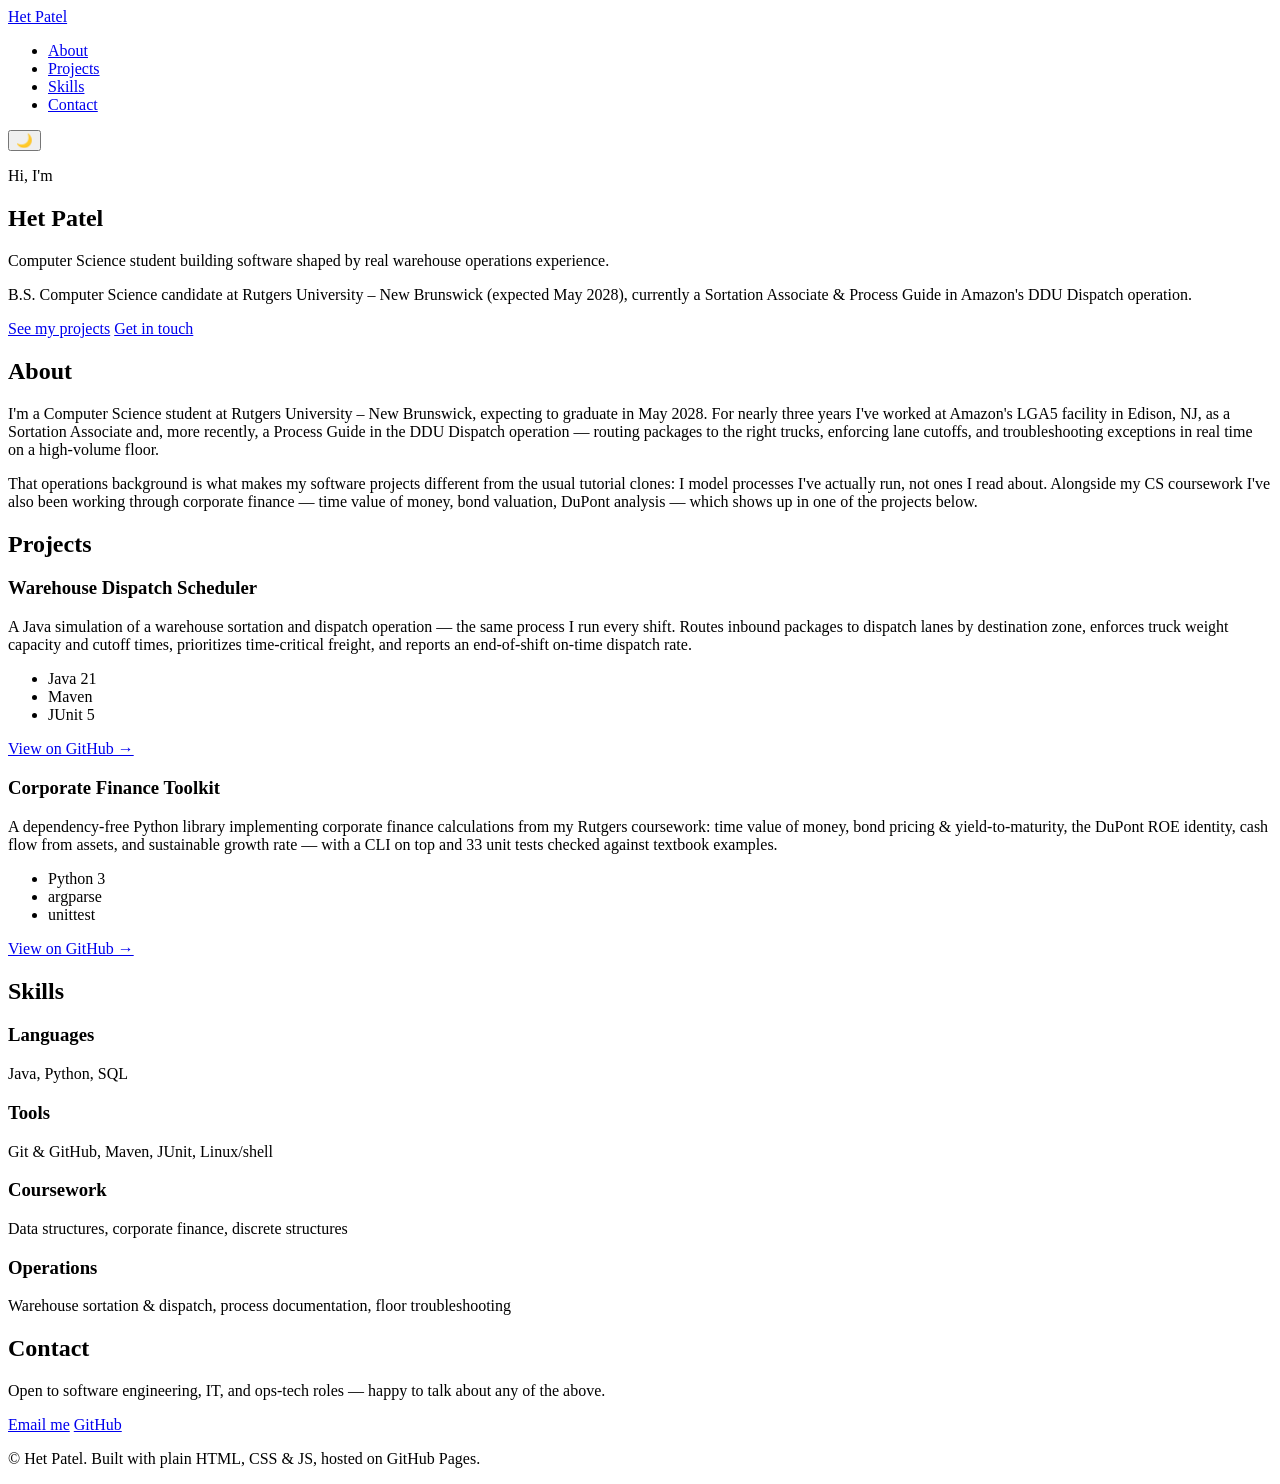
==== index.html @ 5744fa75 "Create index.html" ====
<!DOCTYPE html>
<html lang="en">
<head>
<meta charset="UTF-8">
<meta name="viewport" content="width=device-width, initial-scale=1.0">
<title>Het Patel — Portfolio</title>
<meta name="description" content="Het Patel — Computer Science student at Rutgers University, building software informed by three years of warehouse operations experience at Amazon.">
<link rel="stylesheet" href="assets/style.css">
</head>
<body>

<header class="site-header">
  <nav class="nav container">
    <a class="nav-brand" href="#top">Het Patel</a>
    <ul class="nav-links">
      <li><a href="#about">About</a></li>
      <li><a href="#projects">Projects</a></li>
      <li><a href="#skills">Skills</a></li>
      <li><a href="#contact">Contact</a></li>
    </ul>
    <button class="theme-toggle" id="theme-toggle" aria-label="Toggle dark mode">🌙</button>
  </nav>
</header>

<main id="top">

  <section class="hero container">
    <p class="hero-eyebrow">Hi, I'm</p>
    <h1>Het Patel</h1>
    <p class="hero-tagline">Computer Science student building software shaped by real warehouse operations experience.</p>
    <p class="hero-sub">
      B.S. Computer Science candidate at Rutgers University – New Brunswick (expected May 2028),
      currently a Sortation Associate &amp; Process Guide in Amazon's DDU Dispatch operation.
    </p>
    <div class="hero-actions">
      <a class="btn btn-primary" href="#projects">See my projects</a>
      <a class="btn btn-secondary" href="#contact">Get in touch</a>
    </div>
  </section>

  <section id="about" class="section container">
    <h2 class="section-title">About</h2>
    <div class="about-grid">
      <p>
        I'm a Computer Science student at Rutgers University – New Brunswick, expecting to graduate in
        May 2028. For nearly three years I've worked at Amazon's LGA5 facility in Edison, NJ, as a
        Sortation Associate and, more recently, a Process Guide in the DDU Dispatch operation — routing
        packages to the right trucks, enforcing lane cutoffs, and troubleshooting exceptions in real time
        on a high-volume floor.
      </p>
      <p>
        That operations background is what makes my software projects different from the usual tutorial
        clones: I model processes I've actually run, not ones I read about. Alongside my CS coursework
        I've also been working through corporate finance — time value of money, bond valuation, DuPont
        analysis — which shows up in one of the projects below.
      </p>
    </div>
  </section>

  <section id="projects" class="section container">
    <h2 class="section-title">Projects</h2>
    <div class="project-grid">

      <article class="project-card">
        <h3>Warehouse Dispatch Scheduler</h3>
        <p>
          A Java simulation of a warehouse sortation and dispatch operation — the same process I run
          every shift. Routes inbound packages to dispatch lanes by destination zone, enforces truck
          weight capacity and cutoff times, prioritizes time-critical freight, and reports an
          end-of-shift on-time dispatch rate.
        </p>
        <ul class="project-tags">
          <li>Java 21</li>
          <li>Maven</li>
          <li>JUnit 5</li>
        </ul>
        <div class="project-links">
          <a href="https://github.com/hetttpatelll03-spec/warehouse-dispatch-scheduler">View on GitHub →</a>
        </div>
      </article>

      <article class="project-card">
        <h3>Corporate Finance Toolkit</h3>
        <p>
          A dependency-free Python library implementing corporate finance calculations from my Rutgers
          coursework: time value of money, bond pricing &amp; yield-to-maturity, the DuPont ROE
          identity, cash flow from assets, and sustainable growth rate — with a CLI on top and 33
          unit tests checked against textbook examples.
        </p>
        <ul class="project-tags">
          <li>Python 3</li>
          <li>argparse</li>
          <li>unittest</li>
        </ul>
        <div class="project-links">
          <a href="https://github.com/hetttpatelll03-spec/corporate-finance-toolkit">View on GitHub →</a>
        </div>
      </article>

    </div>
  </section>

  <section id="skills" class="section container">
    <h2 class="section-title">Skills</h2>
    <div class="skills-grid">
      <div class="skill-group">
        <h3>Languages</h3>
        <p>Java, Python, SQL</p>
      </div>
      <div class="skill-group">
        <h3>Tools</h3>
        <p>Git &amp; GitHub, Maven, JUnit, Linux/shell</p>
      </div>
      <div class="skill-group">
        <h3>Coursework</h3>
        <p>Data structures, corporate finance, discrete structures</p>
      </div>
      <div class="skill-group">
        <h3>Operations</h3>
        <p>Warehouse sortation &amp; dispatch, process documentation, floor troubleshooting</p>
      </div>
    </div>
  </section>

  <section id="contact" class="section container">
    <h2 class="section-title">Contact</h2>
    <p class="contact-intro">Open to software engineering, IT, and ops-tech roles — happy to talk about any of the above.</p>
    <div class="contact-links">
      <a class="btn btn-primary" href="mailto:hetttpatelll03@gmail.com">Email me</a>
      <a class="btn btn-secondary" href="https://github.com/hetttpatelll03-spec">GitHub</a>
    </div>
  </section>

</main>

<footer class="site-footer">
  <p class="container">&copy; <span id="year"></span> Het Patel. Built with plain HTML, CSS &amp; JS, hosted on GitHub Pages.</p>
</footer>

<script src="assets/main.js"></script>
</body>
</html>
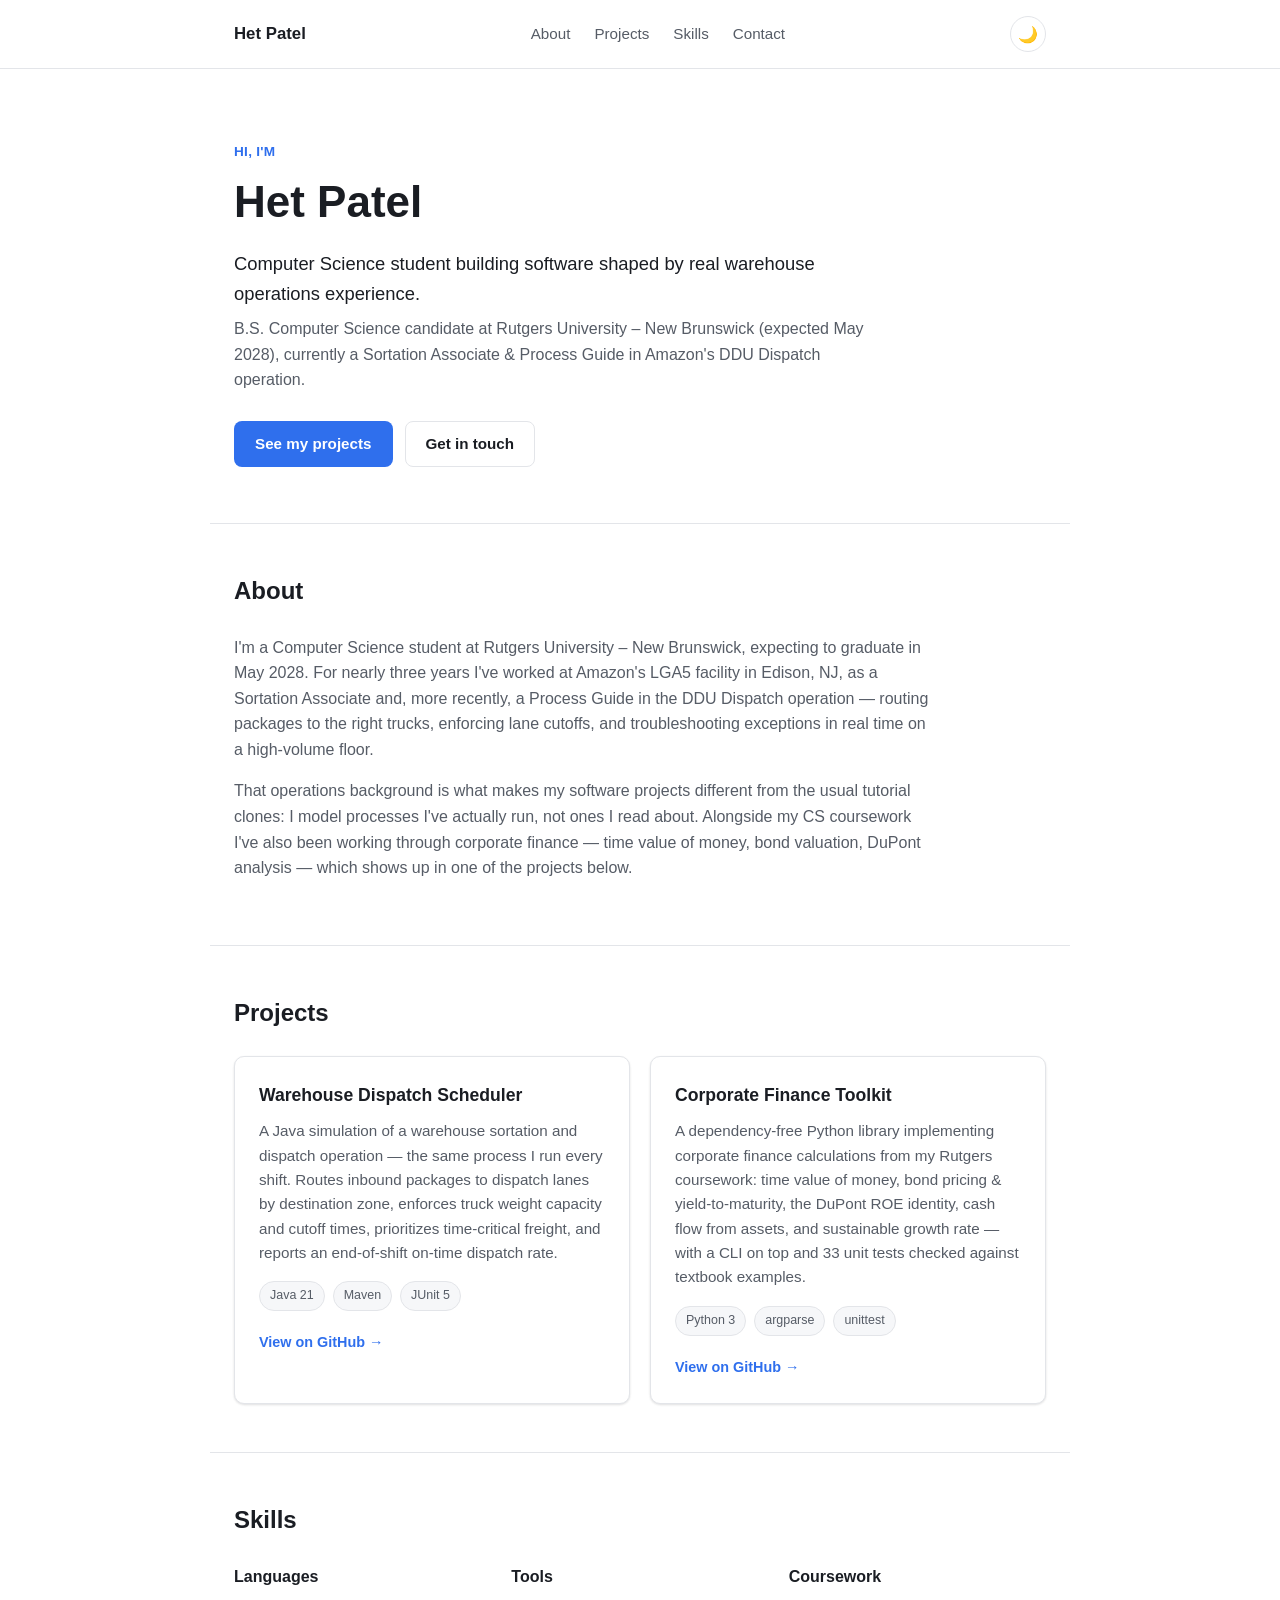
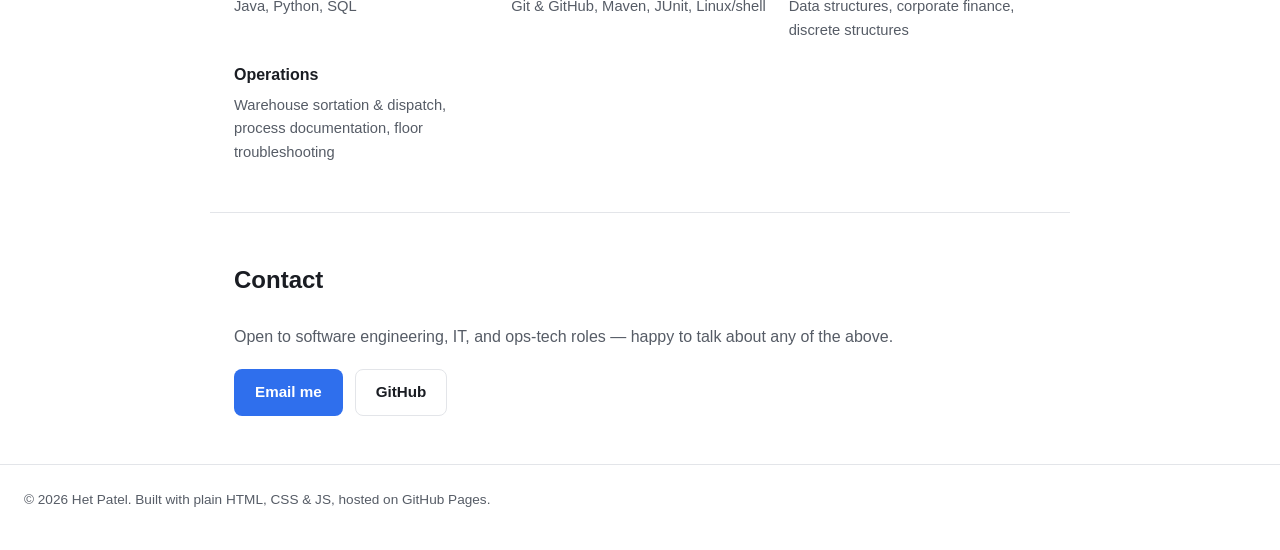
==== commit 9966b3a1: "Add animation hooks: hero glow, scroll-reveal, nav scrollspy" ====
--- a/index.html
+++ b/index.html
@@ -13,10 +13,10 @@
   <nav class="nav container">
     <a class="nav-brand" href="#top">Het Patel</a>
     <ul class="nav-links">
-      <li><a href="#about">About</a></li>
-      <li><a href="#projects">Projects</a></li>
-      <li><a href="#skills">Skills</a></li>
-      <li><a href="#contact">Contact</a></li>
+      <li><a href="#about" data-nav="about">About</a></li>
+      <li><a href="#projects" data-nav="projects">Projects</a></li>
+      <li><a href="#skills" data-nav="skills">Skills</a></li>
+      <li><a href="#contact" data-nav="contact">Contact</a></li>
     </ul>
     <button class="theme-toggle" id="theme-toggle" aria-label="Toggle dark mode">🌙</button>
   </nav>
@@ -24,31 +24,35 @@
 
 <main id="top">
 
-  <section class="hero container">
-    <p class="hero-eyebrow">Hi, I'm</p>
-    <h1>Het Patel</h1>
-    <p class="hero-tagline">Computer Science student building software shaped by real warehouse operations experience.</p>
-    <p class="hero-sub">
-      B.S. Computer Science candidate at Rutgers University – New Brunswick (expected May 2028),
-      currently a Sortation Associate &amp; Process Guide in Amazon's DDU Dispatch operation.
-    </p>
-    <div class="hero-actions">
-      <a class="btn btn-primary" href="#projects">See my projects</a>
-      <a class="btn btn-secondary" href="#contact">Get in touch</a>
+  <section class="hero" id="hero">
+    <div class="hero-glow hero-glow-1" aria-hidden="true"></div>
+    <div class="hero-glow hero-glow-2" aria-hidden="true"></div>
+    <div class="hero-content container">
+      <p class="hero-eyebrow reveal">Hi, I'm</p>
+      <h1 class="hero-name reveal">Het Patel</h1>
+      <p class="hero-tagline reveal">Computer Science student building software shaped by real warehouse operations experience.</p>
+      <p class="hero-sub reveal">
+        B.S. Computer Science candidate at Rutgers University – New Brunswick (expected May 2028),
+        currently a Sortation Associate &amp; Process Guide in Amazon's DDU Dispatch operation.
+      </p>
+      <div class="hero-actions reveal">
+        <a class="btn btn-primary" href="#projects">See my projects</a>
+        <a class="btn btn-secondary" href="#contact">Get in touch</a>
+      </div>
     </div>
   </section>
 
   <section id="about" class="section container">
-    <h2 class="section-title">About</h2>
+    <h2 class="section-title reveal">About</h2>
     <div class="about-grid">
-      <p>
+      <p class="reveal">
         I'm a Computer Science student at Rutgers University – New Brunswick, expecting to graduate in
         May 2028. For nearly three years I've worked at Amazon's LGA5 facility in Edison, NJ, as a
         Sortation Associate and, more recently, a Process Guide in the DDU Dispatch operation — routing
         packages to the right trucks, enforcing lane cutoffs, and troubleshooting exceptions in real time
         on a high-volume floor.
       </p>
-      <p>
+      <p class="reveal">
         That operations background is what makes my software projects different from the usual tutorial
         clones: I model processes I've actually run, not ones I read about. Alongside my CS coursework
         I've also been working through corporate finance — time value of money, bond valuation, DuPont
@@ -58,10 +62,10 @@
   </section>
 
   <section id="projects" class="section container">
-    <h2 class="section-title">Projects</h2>
+    <h2 class="section-title reveal">Projects</h2>
     <div class="project-grid">
 
-      <article class="project-card">
+      <article class="project-card reveal">
         <h3>Warehouse Dispatch Scheduler</h3>
         <p>
           A Java simulation of a warehouse sortation and dispatch operation — the same process I run
@@ -79,7 +83,7 @@
         </div>
       </article>
 
-      <article class="project-card">
+      <article class="project-card reveal">
         <h3>Corporate Finance Toolkit</h3>
         <p>
           A dependency-free Python library implementing corporate finance calculations from my Rutgers
@@ -101,21 +105,21 @@
   </section>
 
   <section id="skills" class="section container">
-    <h2 class="section-title">Skills</h2>
+    <h2 class="section-title reveal">Skills</h2>
     <div class="skills-grid">
-      <div class="skill-group">
+      <div class="skill-group reveal">
         <h3>Languages</h3>
         <p>Java, Python, SQL</p>
       </div>
-      <div class="skill-group">
+      <div class="skill-group reveal">
         <h3>Tools</h3>
         <p>Git &amp; GitHub, Maven, JUnit, Linux/shell</p>
       </div>
-      <div class="skill-group">
+      <div class="skill-group reveal">
         <h3>Coursework</h3>
         <p>Data structures, corporate finance, discrete structures</p>
       </div>
-      <div class="skill-group">
+      <div class="skill-group reveal">
         <h3>Operations</h3>
         <p>Warehouse sortation &amp; dispatch, process documentation, floor troubleshooting</p>
       </div>
@@ -123,9 +127,9 @@
   </section>
 
   <section id="contact" class="section container">
-    <h2 class="section-title">Contact</h2>
-    <p class="contact-intro">Open to software engineering, IT, and ops-tech roles — happy to talk about any of the above.</p>
-    <div class="contact-links">
+    <h2 class="section-title reveal">Contact</h2>
+    <p class="contact-intro reveal">Open to software engineering, IT, and ops-tech roles — happy to talk about any of the above.</p>
+    <div class="contact-links reveal">
       <a class="btn btn-primary" href="mailto:hetttpatelll03@gmail.com">Email me</a>
       <a class="btn btn-secondary" href="https://github.com/hetttpatelll03-spec">GitHub</a>
     </div>
--- a/assets/style.css
+++ b/assets/style.css
@@ -0,0 +1,296 @@
+:root {
+  --bg: #ffffff;
+  --bg-alt: #f6f7f9;
+  --text: #1a1d23;
+  --text-muted: #565c66;
+  --accent: #2f6fed;
+  --accent-contrast: #ffffff;
+  --border: #e3e5e9;
+  --card-bg: #ffffff;
+  --shadow: 0 1px 3px rgba(20, 22, 30, 0.06), 0 1px 2px rgba(20, 22, 30, 0.08);
+  --radius: 10px;
+  --max-width: 860px;
+}
+
+[data-theme="dark"] {
+  --bg: #14161b;
+  --bg-alt: #1b1e25;
+  --text: #eef0f3;
+  --text-muted: #a3a9b4;
+  --accent: #6d9bff;
+  --accent-contrast: #0c0e12;
+  --border: #2a2e37;
+  --card-bg: #1b1e25;
+  --shadow: 0 1px 3px rgba(0, 0, 0, 0.3), 0 1px 2px rgba(0, 0, 0, 0.35);
+}
+
+* {
+  box-sizing: border-box;
+}
+
+html {
+  scroll-behavior: smooth;
+}
+
+body {
+  margin: 0;
+  font-family: -apple-system, BlinkMacSystemFont, "Segoe UI", Roboto, Helvetica, Arial, sans-serif;
+  background: var(--bg);
+  color: var(--text);
+  line-height: 1.6;
+  transition: background 0.2s ease, color 0.2s ease;
+}
+
+.container {
+  max-width: var(--max-width);
+  margin: 0 auto;
+  padding: 0 24px;
+}
+
+/* Header / nav */
+
+.site-header {
+  position: sticky;
+  top: 0;
+  z-index: 10;
+  background: var(--bg);
+  border-bottom: 1px solid var(--border);
+}
+
+.nav {
+  display: flex;
+  align-items: center;
+  justify-content: space-between;
+  padding: 16px 24px;
+  gap: 16px;
+}
+
+.nav-brand {
+  font-weight: 700;
+  font-size: 1.05rem;
+  color: var(--text);
+  text-decoration: none;
+}
+
+.nav-links {
+  list-style: none;
+  display: flex;
+  gap: 24px;
+  margin: 0;
+  padding: 0;
+  flex: 1;
+  justify-content: center;
+}
+
+.nav-links a {
+  color: var(--text-muted);
+  text-decoration: none;
+  font-size: 0.95rem;
+}
+
+.nav-links a:hover {
+  color: var(--accent);
+}
+
+.theme-toggle {
+  background: none;
+  border: 1px solid var(--border);
+  border-radius: 999px;
+  width: 36px;
+  height: 36px;
+  cursor: pointer;
+  font-size: 1rem;
+  color: var(--text);
+}
+
+/* Hero */
+
+.hero {
+  padding: 72px 24px 56px;
+  text-align: left;
+}
+
+.hero-eyebrow {
+  margin: 0 0 4px;
+  color: var(--accent);
+  font-weight: 600;
+  letter-spacing: 0.02em;
+  text-transform: uppercase;
+  font-size: 0.85rem;
+}
+
+.hero h1 {
+  margin: 0 0 12px;
+  font-size: clamp(2rem, 5vw, 2.75rem);
+}
+
+.hero-tagline {
+  font-size: 1.15rem;
+  color: var(--text);
+  max-width: 640px;
+  margin: 0 0 8px;
+}
+
+.hero-sub {
+  color: var(--text-muted);
+  max-width: 640px;
+  margin: 0 0 28px;
+}
+
+.hero-actions {
+  display: flex;
+  gap: 12px;
+  flex-wrap: wrap;
+}
+
+/* Buttons */
+
+.btn {
+  display: inline-block;
+  padding: 10px 20px;
+  border-radius: 8px;
+  text-decoration: none;
+  font-weight: 600;
+  font-size: 0.95rem;
+  border: 1px solid transparent;
+  transition: transform 0.1s ease, opacity 0.15s ease;
+}
+
+.btn:hover {
+  opacity: 0.9;
+}
+
+.btn-primary {
+  background: var(--accent);
+  color: var(--accent-contrast);
+}
+
+.btn-secondary {
+  background: transparent;
+  color: var(--text);
+  border-color: var(--border);
+}
+
+/* Sections */
+
+.section {
+  padding: 48px 24px;
+  border-top: 1px solid var(--border);
+}
+
+.section-title {
+  font-size: 1.5rem;
+  margin: 0 0 24px;
+}
+
+.about-grid p {
+  color: var(--text-muted);
+  max-width: 700px;
+}
+
+/* Projects */
+
+.project-grid {
+  display: grid;
+  grid-template-columns: repeat(auto-fit, minmax(280px, 1fr));
+  gap: 20px;
+}
+
+.project-card {
+  background: var(--card-bg);
+  border: 1px solid var(--border);
+  border-radius: var(--radius);
+  padding: 24px;
+  box-shadow: var(--shadow);
+}
+
+.project-card h3 {
+  margin: 0 0 10px;
+  font-size: 1.1rem;
+}
+
+.project-card p {
+  color: var(--text-muted);
+  font-size: 0.95rem;
+  margin: 0 0 16px;
+}
+
+.project-tags {
+  list-style: none;
+  display: flex;
+  flex-wrap: wrap;
+  gap: 8px;
+  padding: 0;
+  margin: 0 0 18px;
+}
+
+.project-tags li {
+  background: var(--bg-alt);
+  border: 1px solid var(--border);
+  border-radius: 999px;
+  padding: 4px 10px;
+  font-size: 0.78rem;
+  color: var(--text-muted);
+}
+
+.project-links a {
+  color: var(--accent);
+  text-decoration: none;
+  font-weight: 600;
+  font-size: 0.9rem;
+}
+
+.project-links a:hover {
+  text-decoration: underline;
+}
+
+/* Skills */
+
+.skills-grid {
+  display: grid;
+  grid-template-columns: repeat(auto-fit, minmax(200px, 1fr));
+  gap: 20px;
+}
+
+.skill-group h3 {
+  margin: 0 0 6px;
+  font-size: 1rem;
+}
+
+.skill-group p {
+  margin: 0;
+  color: var(--text-muted);
+  font-size: 0.92rem;
+}
+
+/* Contact */
+
+.contact-intro {
+  color: var(--text-muted);
+  margin: 0 0 20px;
+}
+
+.contact-links {
+  display: flex;
+  gap: 12px;
+  flex-wrap: wrap;
+}
+
+/* Footer */
+
+.site-footer {
+  border-top: 1px solid var(--border);
+  padding: 24px 0 40px;
+}
+
+.site-footer p {
+  color: var(--text-muted);
+  font-size: 0.85rem;
+  margin: 0;
+}
+
+@media (max-width: 560px) {
+  .nav-links {
+    display: none;
+  }
+}
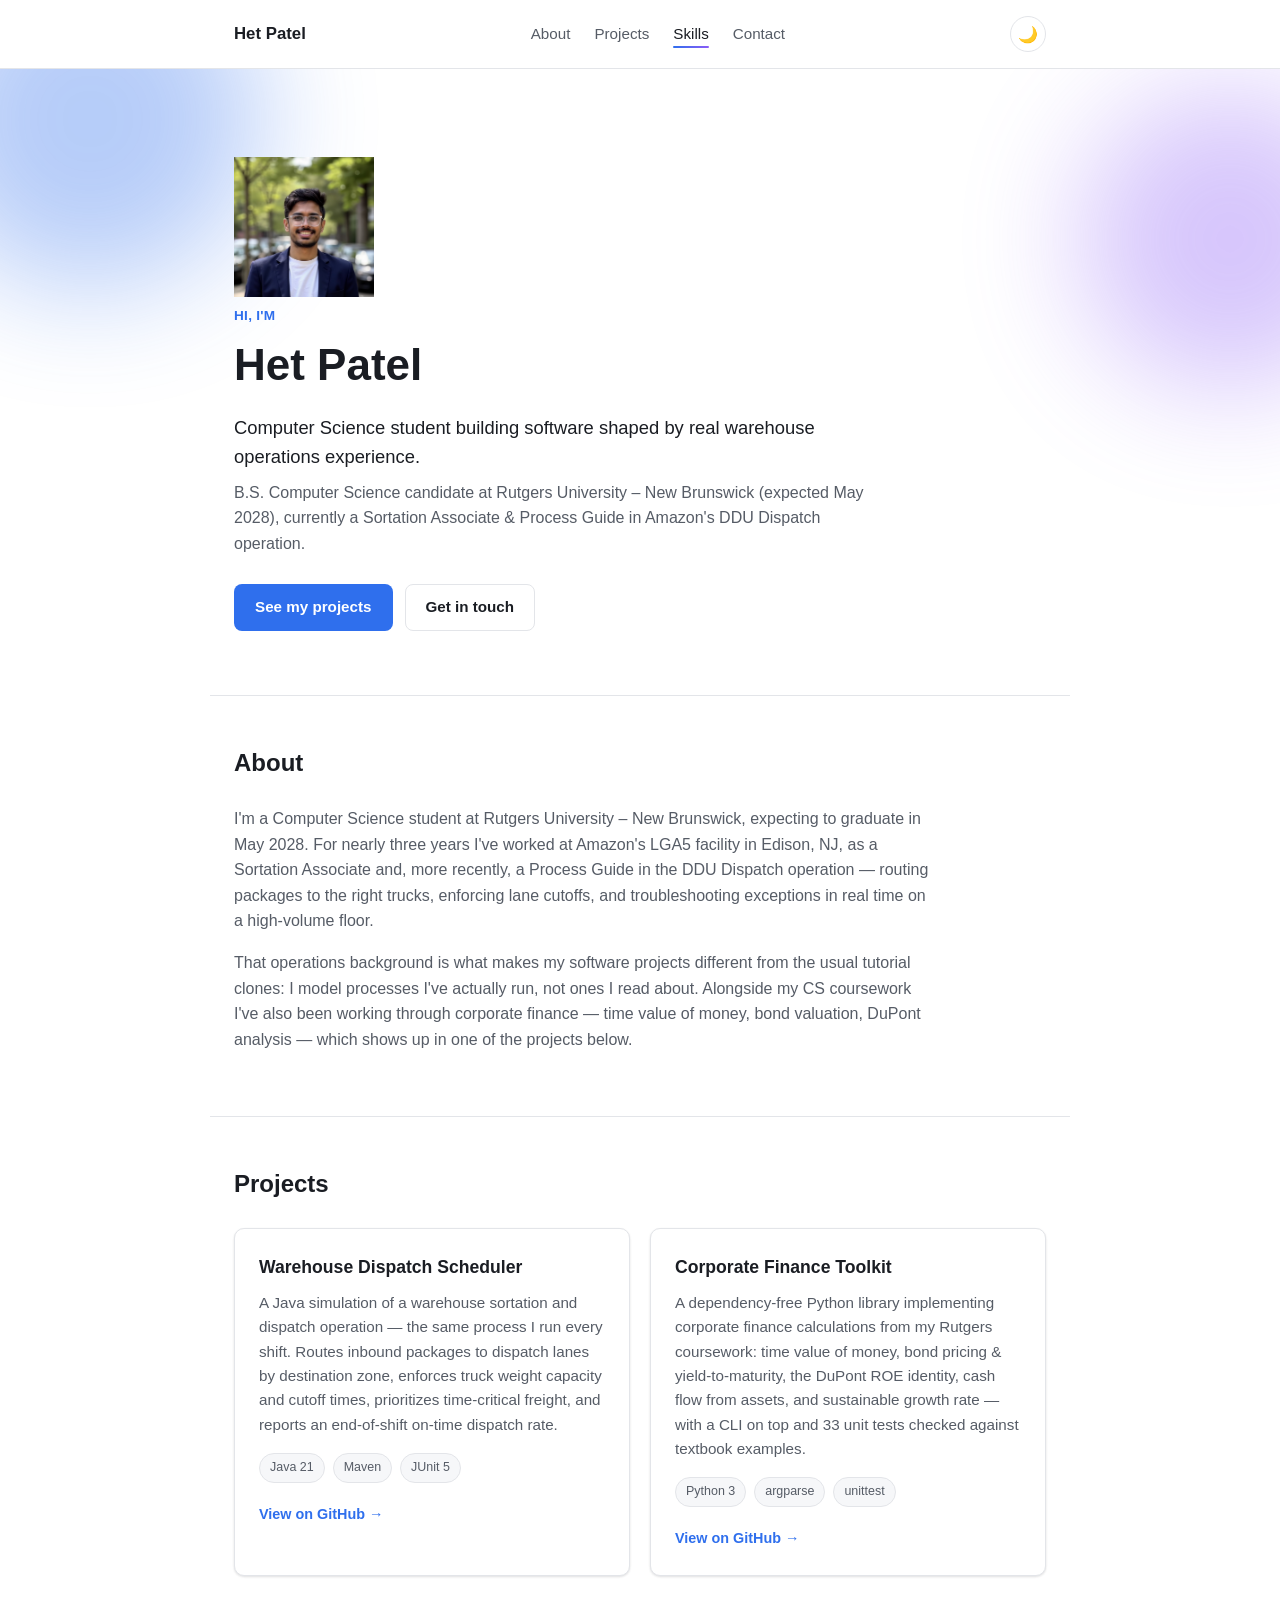
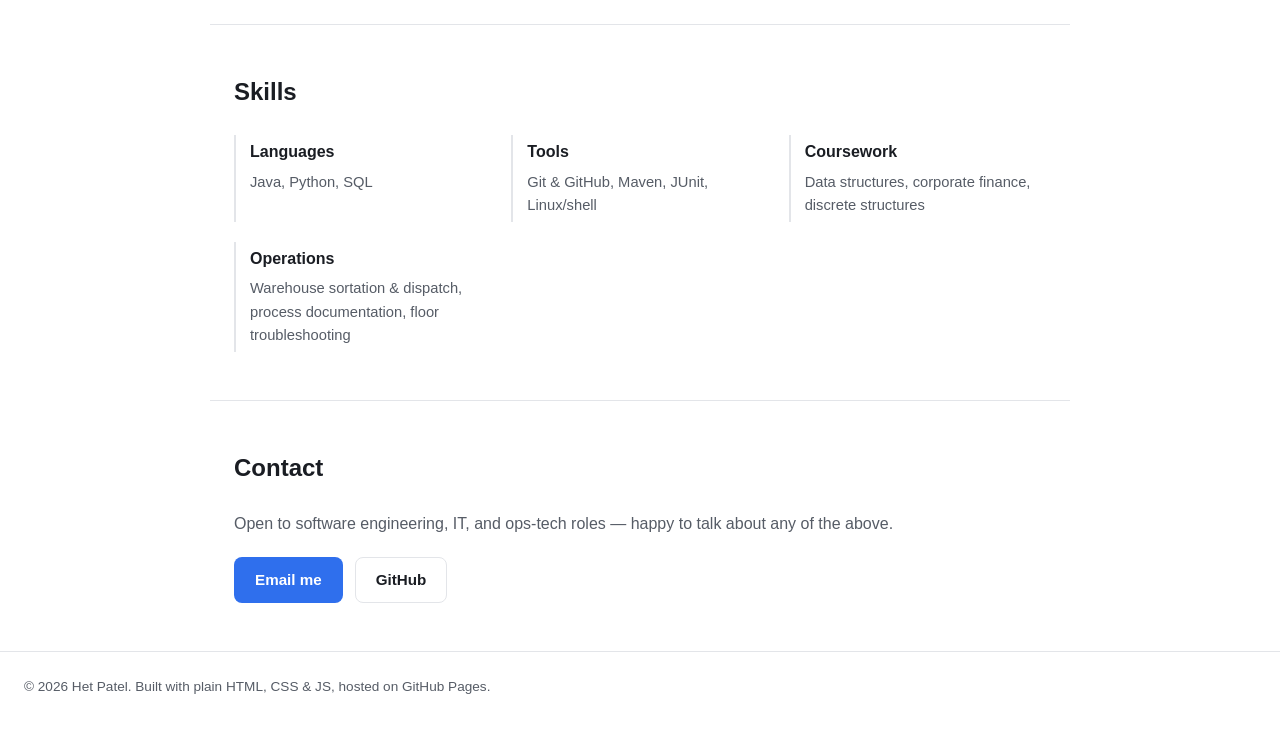
==== commit a6fb1d66: "Update index.html" ====
--- a/index.html
+++ b/index.html
@@ -28,6 +28,7 @@
     <div class="hero-glow hero-glow-1" aria-hidden="true"></div>
     <div class="hero-glow hero-glow-2" aria-hidden="true"></div>
     <div class="hero-content container">
+      <img class="profile-photo reveal" src="assets/profile.jpg" alt="Het Patel headshot" width="140" height="140">
       <p class="hero-eyebrow reveal">Hi, I'm</p>
       <h1 class="hero-name reveal">Het Patel</h1>
       <p class="hero-tagline reveal">Computer Science student building software shaped by real warehouse operations experience.</p>
--- a/assets/style.css
+++ b/assets/style.css
@@ -4,12 +4,15 @@
   --text: #1a1d23;
   --text-muted: #565c66;
   --accent: #2f6fed;
+  --accent-2: #8b5cf6;
   --accent-contrast: #ffffff;
   --border: #e3e5e9;
   --card-bg: #ffffff;
   --shadow: 0 1px 3px rgba(20, 22, 30, 0.06), 0 1px 2px rgba(20, 22, 30, 0.08);
   --radius: 10px;
   --max-width: 860px;
+  --mx: 50%;
+  --my: 50%;
 }
 
 [data-theme="dark"] {
@@ -18,6 +21,7 @@
   --text: #eef0f3;
   --text-muted: #a3a9b4;
   --accent: #6d9bff;
+  --accent-2: #b18aff;
   --accent-contrast: #0c0e12;
   --border: #2a2e37;
   --card-bg: #1b1e25;
@@ -39,6 +43,26 @@
   color: var(--text);
   line-height: 1.6;
   transition: background 0.2s ease, color 0.2s ease;
+}
+
+::selection {
+  background: var(--accent);
+  color: var(--accent-contrast);
+}
+
+/* Custom scrollbar (WebKit) */
+::-webkit-scrollbar {
+  width: 10px;
+}
+::-webkit-scrollbar-track {
+  background: var(--bg);
+}
+::-webkit-scrollbar-thumb {
+  background: var(--border);
+  border-radius: 999px;
+}
+::-webkit-scrollbar-thumb:hover {
+  background: var(--accent);
 }
 
 .container {
@@ -83,13 +107,37 @@
 }
 
 .nav-links a {
+  position: relative;
   color: var(--text-muted);
   text-decoration: none;
   font-size: 0.95rem;
+  padding: 4px 0;
+  transition: color 0.2s ease;
+}
+
+.nav-links a::after {
+  content: "";
+  position: absolute;
+  left: 0;
+  bottom: -2px;
+  width: 0;
+  height: 2px;
+  border-radius: 999px;
+  background: linear-gradient(90deg, var(--accent), var(--accent-2));
+  transition: width 0.25s ease;
 }
 
 .nav-links a:hover {
   color: var(--accent);
+}
+
+.nav-links a:hover::after,
+.nav-links a.active::after {
+  width: 100%;
+}
+
+.nav-links a.active {
+  color: var(--text);
 }
 
 .theme-toggle {
@@ -101,13 +149,62 @@
   cursor: pointer;
   font-size: 1rem;
   color: var(--text);
+  transition: transform 0.35s ease, border-color 0.2s ease, box-shadow 0.2s ease;
+}
+
+.theme-toggle:hover {
+  transform: rotate(18deg) scale(1.08);
+  border-color: var(--accent);
+  box-shadow: 0 0 0 4px rgba(47, 111, 237, 0.12);
 }
 
 /* Hero */
 
 .hero {
-  padding: 72px 24px 56px;
+  position: relative;
+  overflow: hidden;
+  padding: 88px 0 64px;
+}
+
+.hero-content {
+  position: relative;
+  z-index: 1;
   text-align: left;
+  padding: 0 24px;
+}
+
+.hero-glow {
+  position: absolute;
+  border-radius: 50%;
+  filter: blur(60px);
+  opacity: 0.35;
+  pointer-events: none;
+  z-index: 0;
+  animation: float-blob 16s ease-in-out infinite;
+}
+
+.hero-glow-1 {
+  width: 340px;
+  height: 340px;
+  background: var(--accent);
+  top: -120px;
+  left: -80px;
+}
+
+.hero-glow-2 {
+  width: 300px;
+  height: 300px;
+  background: var(--accent-2);
+  top: 20px;
+  right: -100px;
+  animation-delay: -8s;
+  animation-direction: reverse;
+}
+
+@keyframes float-blob {
+  0%, 100% { transform: translate(0, 0) scale(1); }
+  33% { transform: translate(30px, 40px) scale(1.08); }
+  66% { transform: translate(-24px, 18px) scale(0.94); }
 }
 
 .hero-eyebrow {
@@ -119,9 +216,20 @@
   font-size: 0.85rem;
 }
 
-.hero h1 {
+.hero-name {
   margin: 0 0 12px;
   font-size: clamp(2rem, 5vw, 2.75rem);
+  background: linear-gradient(100deg, var(--text) 30%, var(--accent) 60%, var(--accent-2) 85%);
+  background-size: 200% auto;
+  -webkit-background-clip: text;
+  background-clip: text;
+  color: transparent;
+  animation: gradient-shift 6s ease-in-out infinite;
+}
+
+@keyframes gradient-shift {
+  0%, 100% { background-position: 0% center; }
+  50% { background-position: 100% center; }
 }
 
 .hero-tagline {
@@ -141,6 +249,20 @@
   display: flex;
   gap: 12px;
   flex-wrap: wrap;
+}
+
+/* Scroll-reveal */
+
+.reveal {
+  opacity: 0;
+  transform: translateY(22px);
+  transition: opacity 0.6s ease, transform 0.6s ease;
+  transition-delay: var(--reveal-delay, 0s);
+}
+
+.reveal.visible {
+  opacity: 1;
+  transform: translateY(0);
 }
 
 /* Buttons */
@@ -153,11 +275,12 @@
   font-weight: 600;
   font-size: 0.95rem;
   border: 1px solid transparent;
-  transition: transform 0.1s ease, opacity 0.15s ease;
+  transition: transform 0.15s ease, opacity 0.15s ease, box-shadow 0.2s ease;
 }
 
 .btn:hover {
-  opacity: 0.9;
+  opacity: 0.94;
+  transform: translateY(-2px);
 }
 
 .btn-primary {
@@ -165,10 +288,18 @@
   color: var(--accent-contrast);
 }
 
+.btn-primary:hover {
+  box-shadow: 0 8px 20px -8px var(--accent);
+}
+
 .btn-secondary {
   background: transparent;
   color: var(--text);
   border-color: var(--border);
+}
+
+.btn-secondary:hover {
+  border-color: var(--accent);
 }
 
 /* Sections */
@@ -202,6 +333,13 @@
   border-radius: var(--radius);
   padding: 24px;
   box-shadow: var(--shadow);
+  transition: transform 0.25s ease, box-shadow 0.25s ease, border-color 0.25s ease;
+}
+
+.project-card:hover {
+  transform: translateY(-6px);
+  border-color: var(--accent);
+  box-shadow: 0 16px 32px -16px var(--accent), var(--shadow);
 }
 
 .project-card h3 {
@@ -231,6 +369,12 @@
   padding: 4px 10px;
   font-size: 0.78rem;
   color: var(--text-muted);
+  transition: border-color 0.2s ease, color 0.2s ease;
+}
+
+.project-card:hover .project-tags li {
+  border-color: var(--accent);
+  color: var(--text);
 }
 
 .project-links a {
@@ -252,6 +396,17 @@
   gap: 20px;
 }
 
+.skill-group {
+  padding: 4px 0 4px 14px;
+  border-left: 2px solid var(--border);
+  transition: border-color 0.25s ease, transform 0.25s ease;
+}
+
+.skill-group:hover {
+  border-left-color: var(--accent);
+  transform: translateX(4px);
+}
+
 .skill-group h3 {
   margin: 0 0 6px;
   font-size: 1rem;
@@ -294,3 +449,27 @@
     display: none;
   }
 }
+
+@media (prefers-reduced-motion: reduce) {
+  html {
+    scroll-behavior: auto;
+  }
+  .hero-glow {
+    animation: none;
+  }
+  .hero-name {
+    animation: none;
+    background-position: 0% center;
+  }
+  .reveal {
+    opacity: 1;
+    transform: none;
+    transition: none;
+  }
+  .project-card,
+  .btn,
+  .theme-toggle,
+  .skill-group {
+    transition: none;
+  }
+}
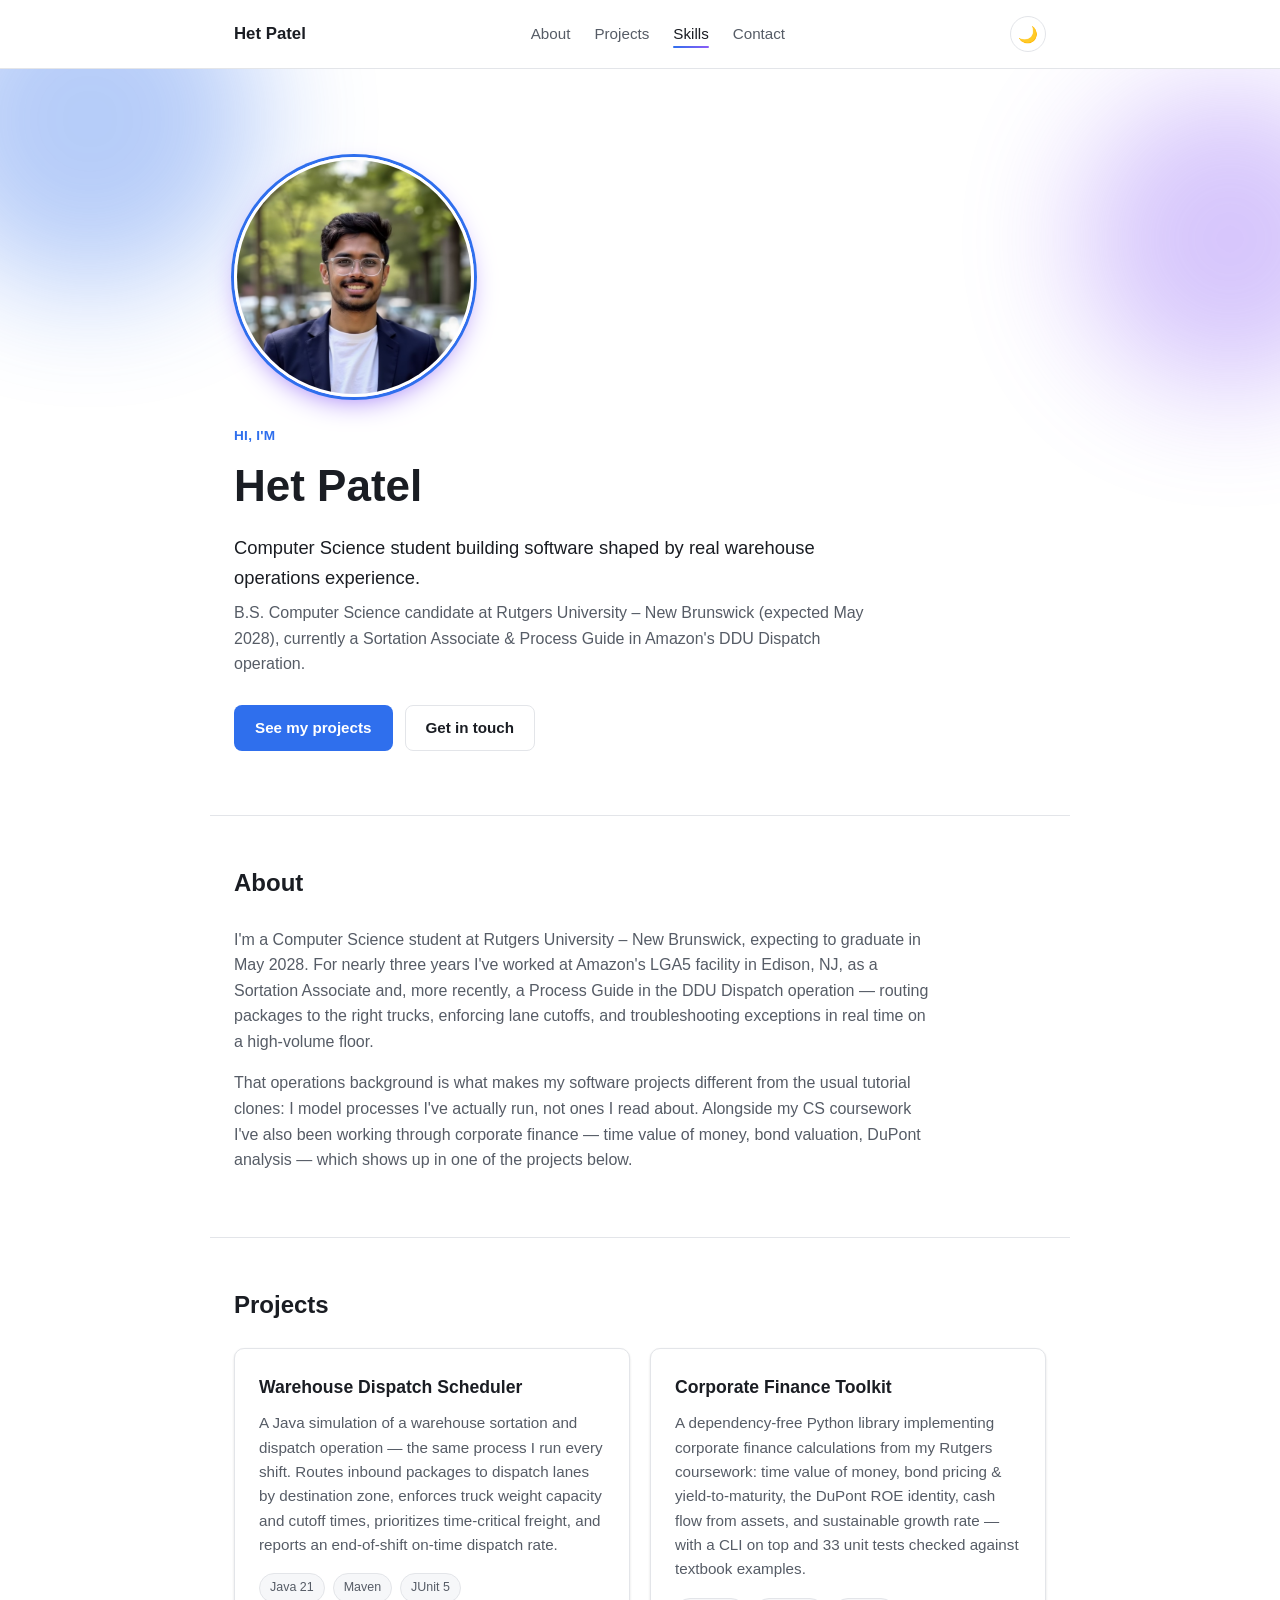
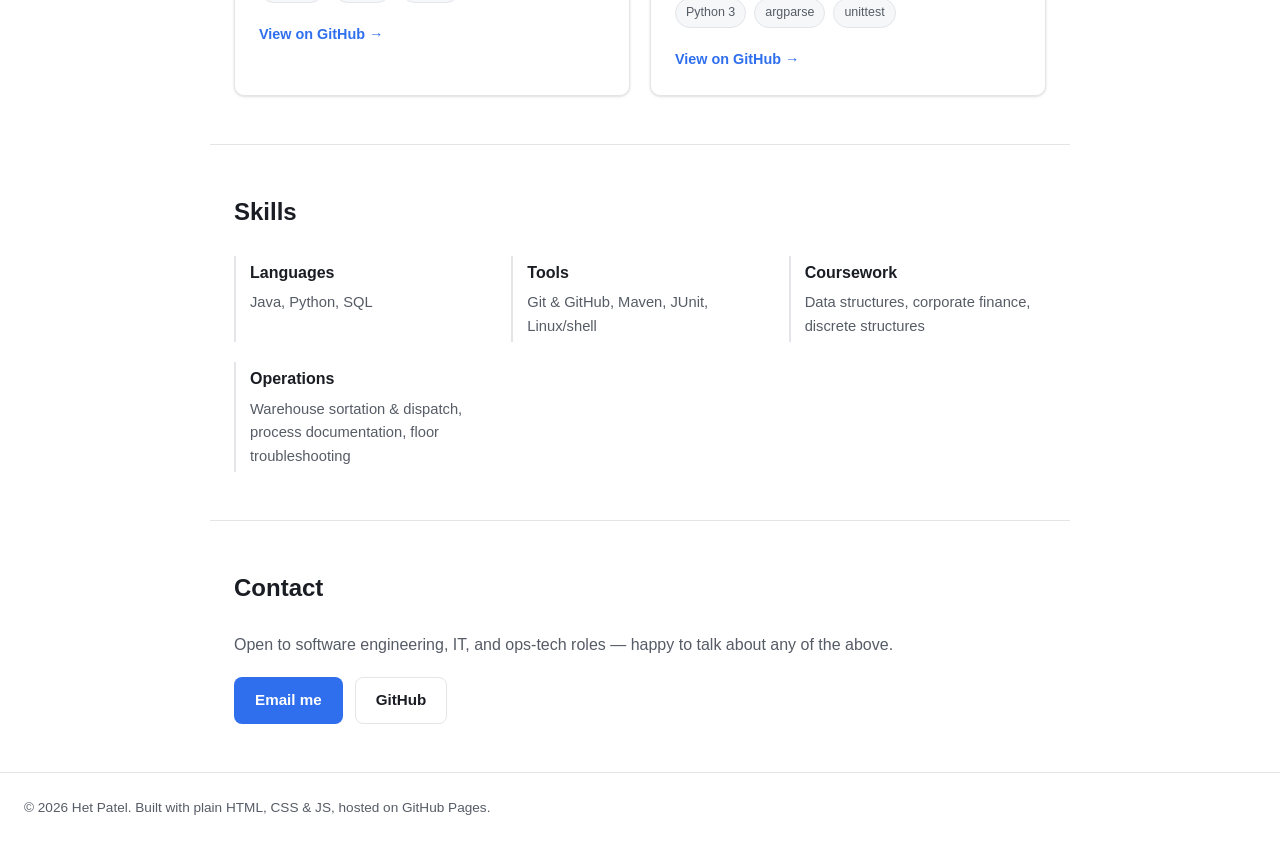
==== commit 416dfcd0: "Update index.html" ====
--- a/index.html
+++ b/index.html
@@ -29,6 +29,7 @@
     <div class="hero-glow hero-glow-2" aria-hidden="true"></div>
     <div class="hero-content container">
       <img class="profile-photo reveal" src="assets/profile.jpg" alt="Het Patel headshot" width="140" height="140">
+      <div class="hero-text">
       <p class="hero-eyebrow reveal">Hi, I'm</p>
       <h1 class="hero-name reveal">Het Patel</h1>
       <p class="hero-tagline reveal">Computer Science student building software shaped by real warehouse operations experience.</p>
@@ -39,6 +40,7 @@
       <div class="hero-actions reveal">
         <a class="btn btn-primary" href="#projects">See my projects</a>
         <a class="btn btn-secondary" href="#contact">Get in touch</a>
+      </div>
       </div>
     </div>
   </section>
--- a/assets/style.css
+++ b/assets/style.css
@@ -207,6 +207,23 @@
   66% { transform: translate(-24px, 18px) scale(0.94); }
 }
 
+.profile-photo {
+  display: block;
+  width: 240px;
+  height: 240px;
+  border-radius: 50%;
+  object-fit: cover;
+  margin: 0 0 28px;
+  border: 3px solid var(--bg);
+  box-shadow: 0 0 0 3px var(--accent), 0 10px 30px -10px var(--accent-2), var(--shadow);
+  transition: transform 0.3s ease, box-shadow 0.3s ease;
+}
+
+.profile-photo:hover {
+  transform: scale(1.04) rotate(-1deg);
+  box-shadow: 0 0 0 3px var(--accent-2), 0 14px 34px -10px var(--accent-2), var(--shadow);
+}
+
 .hero-eyebrow {
   margin: 0 0 4px;
   color: var(--accent);
@@ -469,7 +486,8 @@
   .project-card,
   .btn,
   .theme-toggle,
-  .skill-group {
+  .skill-group,
+  .profile-photo {
     transition: none;
   }
 }
